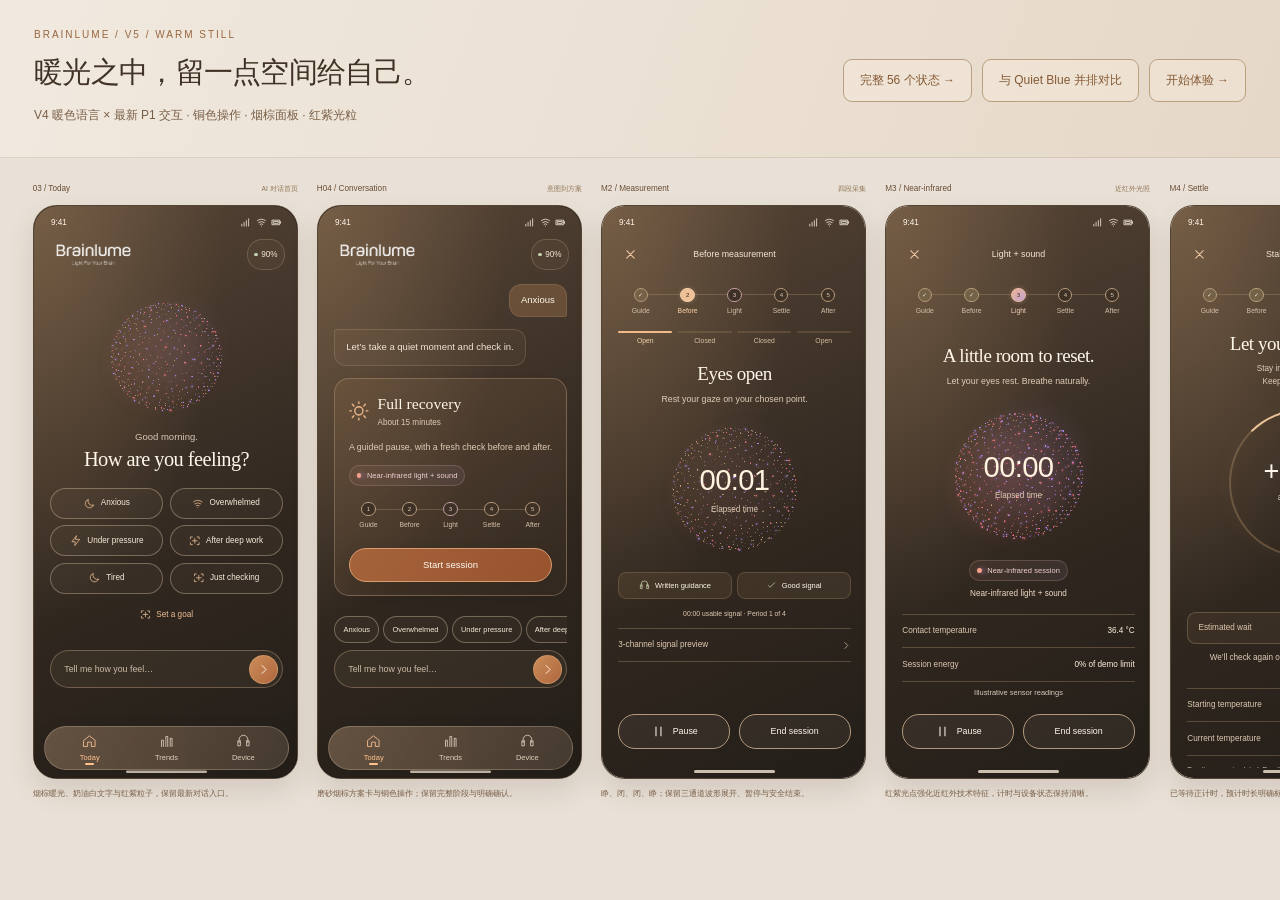
==== board.html @ 8ca9d395 "Publish Brainlume V5 Warm Still design prototype" ====
<!doctype html><html lang="zh-CN"><head><meta charset="utf-8"><meta name="viewport" content="width=device-width,initial-scale=1"><title>Brainlume V5 · Warm Still</title><style>*{box-sizing:border-box}body{margin:0;background:#19243c;color:#edf0fb;font-family:Avenir,'Avenir Next',-apple-system,BlinkMacSystemFont,'Segoe UI',sans-serif}header{padding:42px 48px 30px;display:flex;justify-content:space-between;align-items:center;border-bottom:1px solid #5d739766}h1{font-size:25px;font-weight:550;letter-spacing:-.7px;margin:10px 0}p{font-size:12px;color:#bacbe5;line-height:1.7}small{font-size:10px;letter-spacing:2px;color:#b5b5f5}a{color:#d6def9;text-decoration:none;font-size:12px;border:1px solid #7388b8;border-radius:9px;padding:12px 16px}.board{display:flex;gap:28px;padding:38px 48px 48px;overflow-x:auto;align-items:flex-start}.item{width:390px;flex-shrink:0}.label{display:flex;justify-content:space-between;align-items:center;margin-bottom:17px;font-size:12px;color:#c3d6e1}.label span{font-size:10px;color:#708b9b}.frame{border:1px solid #6d7cb1;border-radius:35px;overflow:hidden;width:390px;height:844px;box-shadow:0 20px 50px #0005}iframe{border:0;width:390px;height:844px;background:#202c50}.item p{max-width:360px}@media(max-width:700px){header{padding:24px;display:block}header a{display:inline-block;margin-top:12px}.board{padding:28px 22px}.item{width:350px}.frame{width:350px;height:758px}iframe{transform:scale(.897);transform-origin:top left}}@media(min-width:1100px) and (max-width:1500px){.board{zoom:.68}header{padding:24px 34px 20px}}@media(min-width:1501px) and (max-width:1800px){.board{zoom:.84}}.links{display:flex;gap:10px;flex-wrap:wrap}@media(max-width:700px){.links{margin-top:12px}.links a{margin-top:0}}@media(prefers-reduced-motion:no-preference){iframe{scroll-behavior:smooth}}@media(min-width:701px) and (max-width:1099px){.board{zoom:.5}header{padding:22px 24px}h1{font-size:22px}}</style><link rel="stylesheet" href="warm-board.css?v=20260920"></head><body><header></header><section class="board"></section><script src="p1-board.js?v=20260920-warm"></script></body></html>
---- warm-board.css ----
body{background:#e9e1d7;color:#403325;font-family:Avenir,'Avenir Next',-apple-system,sans-serif}
header{border-bottom-color:#b8a28755;background:linear-gradient(110deg,#f1e9df,#e5d8c8)}
header h1{font-family:Georgia,'Songti SC',serif;font-weight:400;font-size:29px;line-height:1.4}header p,.foot,.item>p{color:#795f47}header small{color:#976741}
a{color:#855934;border-color:#bba080;background:#fff4e444}a:hover{background:#fff4e4}.label{color:#694c33}.label span,.label h2 span{color:#907355}
.frame{background:#30271f;border-color:#9c816155;box-shadow:0 18px 40px #49301b22}iframe{background:#30271f}.tabs{background:#e9e1d7ee}.tabs button{border-color:#b79a7966;color:#745538;cursor:pointer}.tabs button.active{background:#ac744e;border-color:#ba8055;color:#fff9f1}.tabs button:hover{background:#e2ccb4;color:#563820}
button:focus-visible,a:focus-visible,select:focus-visible{outline:2px solid #a3693e;outline-offset:4px}
@media(max-width:700px){header h1{font-size:25px}}
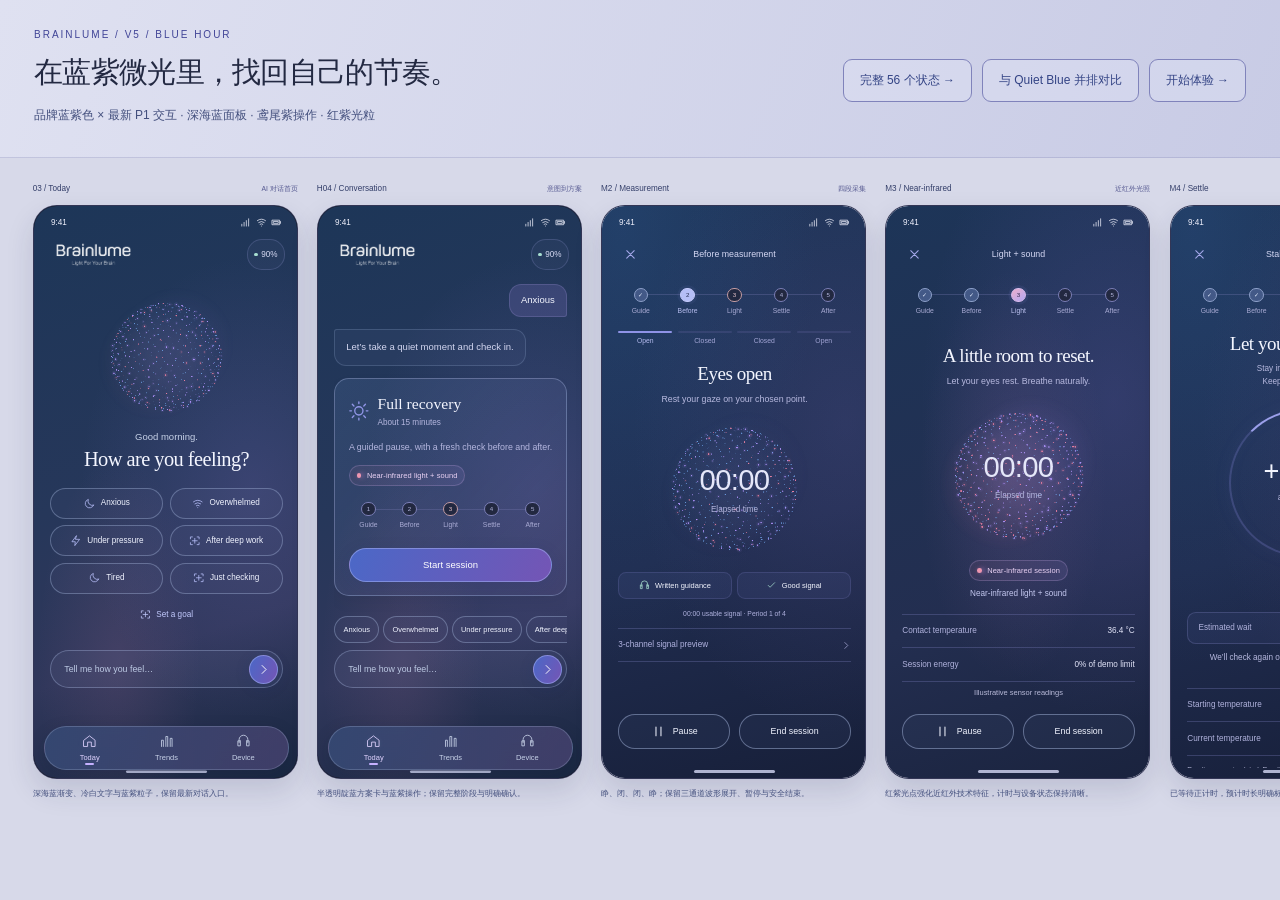
==== commit d62cd7b3: "Update V5 to Blue Hour brand palette" ====
--- a/board.html
+++ b/board.html
@@ -1 +1 @@
-<!doctype html><html lang="zh-CN"><head><meta charset="utf-8"><meta name="viewport" content="width=device-width,initial-scale=1"><title>Brainlume V5 · Warm Still</title><style>*{box-sizing:border-box}body{margin:0;background:#19243c;color:#edf0fb;font-family:Avenir,'Avenir Next',-apple-system,BlinkMacSystemFont,'Segoe UI',sans-serif}header{padding:42px 48px 30px;display:flex;justify-content:space-between;align-items:center;border-bottom:1px solid #5d739766}h1{font-size:25px;font-weight:550;letter-spacing:-.7px;margin:10px 0}p{font-size:12px;color:#bacbe5;line-height:1.7}small{font-size:10px;letter-spacing:2px;color:#b5b5f5}a{color:#d6def9;text-decoration:none;font-size:12px;border:1px solid #7388b8;border-radius:9px;padding:12px 16px}.board{display:flex;gap:28px;padding:38px 48px 48px;overflow-x:auto;align-items:flex-start}.item{width:390px;flex-shrink:0}.label{display:flex;justify-content:space-between;align-items:center;margin-bottom:17px;font-size:12px;color:#c3d6e1}.label span{font-size:10px;color:#708b9b}.frame{border:1px solid #6d7cb1;border-radius:35px;overflow:hidden;width:390px;height:844px;box-shadow:0 20px 50px #0005}iframe{border:0;width:390px;height:844px;background:#202c50}.item p{max-width:360px}@media(max-width:700px){header{padding:24px;display:block}header a{display:inline-block;margin-top:12px}.board{padding:28px 22px}.item{width:350px}.frame{width:350px;height:758px}iframe{transform:scale(.897);transform-origin:top left}}@media(min-width:1100px) and (max-width:1500px){.board{zoom:.68}header{padding:24px 34px 20px}}@media(min-width:1501px) and (max-width:1800px){.board{zoom:.84}}.links{display:flex;gap:10px;flex-wrap:wrap}@media(max-width:700px){.links{margin-top:12px}.links a{margin-top:0}}@media(prefers-reduced-motion:no-preference){iframe{scroll-behavior:smooth}}@media(min-width:701px) and (max-width:1099px){.board{zoom:.5}header{padding:22px 24px}h1{font-size:22px}}</style><link rel="stylesheet" href="warm-board.css?v=20260920"></head><body><header></header><section class="board"></section><script src="p1-board.js?v=20260920-warm"></script></body></html>+<!doctype html><html lang="zh-CN"><head><meta charset="utf-8"><meta name="viewport" content="width=device-width,initial-scale=1"><title>Brainlume V5 · Blue Hour</title><style>*{box-sizing:border-box}body{margin:0;background:#19243c;color:#edf0fb;font-family:Avenir,'Avenir Next',-apple-system,BlinkMacSystemFont,'Segoe UI',sans-serif}header{padding:42px 48px 30px;display:flex;justify-content:space-between;align-items:center;border-bottom:1px solid #5d739766}h1{font-size:25px;font-weight:550;letter-spacing:-.7px;margin:10px 0}p{font-size:12px;color:#bacbe5;line-height:1.7}small{font-size:10px;letter-spacing:2px;color:#b5b5f5}a{color:#d6def9;text-decoration:none;font-size:12px;border:1px solid #7388b8;border-radius:9px;padding:12px 16px}.board{display:flex;gap:28px;padding:38px 48px 48px;overflow-x:auto;align-items:flex-start}.item{width:390px;flex-shrink:0}.label{display:flex;justify-content:space-between;align-items:center;margin-bottom:17px;font-size:12px;color:#c3d6e1}.label span{font-size:10px;color:#708b9b}.frame{border:1px solid #6d7cb1;border-radius:35px;overflow:hidden;width:390px;height:844px;box-shadow:0 20px 50px #0005}iframe{border:0;width:390px;height:844px;background:#202c50}.item p{max-width:360px}@media(max-width:700px){header{padding:24px;display:block}header a{display:inline-block;margin-top:12px}.board{padding:28px 22px}.item{width:350px}.frame{width:350px;height:758px}iframe{transform:scale(.897);transform-origin:top left}}@media(min-width:1100px) and (max-width:1500px){.board{zoom:.68}header{padding:24px 34px 20px}}@media(min-width:1501px) and (max-width:1800px){.board{zoom:.84}}.links{display:flex;gap:10px;flex-wrap:wrap}@media(max-width:700px){.links{margin-top:12px}.links a{margin-top:0}}@media(prefers-reduced-motion:no-preference){iframe{scroll-behavior:smooth}}@media(min-width:701px) and (max-width:1099px){.board{zoom:.5}header{padding:22px 24px}h1{font-size:22px}}</style><link rel="stylesheet" href="warm-board.css?v=20260921-blue"></head><body><header></header><section class="board"></section><script src="p1-board.js?v=20260921-blue"></script></body></html>
--- a/warm-board.css
+++ b/warm-board.css
@@ -1,7 +1,7 @@
-body{background:#e9e1d7;color:#403325;font-family:Avenir,'Avenir Next',-apple-system,sans-serif}
-header{border-bottom-color:#b8a28755;background:linear-gradient(110deg,#f1e9df,#e5d8c8)}
-header h1{font-family:Georgia,'Songti SC',serif;font-weight:400;font-size:29px;line-height:1.4}header p,.foot,.item>p{color:#795f47}header small{color:#976741}
-a{color:#855934;border-color:#bba080;background:#fff4e444}a:hover{background:#fff4e4}.label{color:#694c33}.label span,.label h2 span{color:#907355}
-.frame{background:#30271f;border-color:#9c816155;box-shadow:0 18px 40px #49301b22}iframe{background:#30271f}.tabs{background:#e9e1d7ee}.tabs button{border-color:#b79a7966;color:#745538;cursor:pointer}.tabs button.active{background:#ac744e;border-color:#ba8055;color:#fff9f1}.tabs button:hover{background:#e2ccb4;color:#563820}
-button:focus-visible,a:focus-visible,select:focus-visible{outline:2px solid #a3693e;outline-offset:4px}
+body{background:#d7d9e9;color:#232942;font-family:Avenir,'Avenir Next',-apple-system,sans-serif}
+header{border-bottom-color:#8789b855;background:linear-gradient(110deg,#dfe1f1,#c8cbe5)}
+header h1{font-family:Georgia,'Songti SC',serif;font-weight:400;font-size:29px;line-height:1.4}header p,.foot,.item>p{color:#434f7d}header small{color:#414597}
+a{color:#344485;border-color:#8083bb;background:#e9eafa44}a:hover{background:#e9eafa}.label{color:#333e69}.label span,.label h2 span{color:#555890}
+.frame{background:#1c2033;border-color:#61649c55;box-shadow:0 18px 40px #1b244922}iframe{background:#1c2033}.tabs{background:#d7d9e9ee}.tabs button{border-color:#797cb766;color:#384474;cursor:pointer}.tabs button.active{background:#4e53ac;border-color:#555aba;color:#f3f4fd}.tabs button:hover{background:#b4b6e2;color:#202b56}
+button:focus-visible,a:focus-visible,select:focus-visible{outline:2px solid #3e43a3;outline-offset:4px}
 @media(max-width:700px){header h1{font-size:25px}}
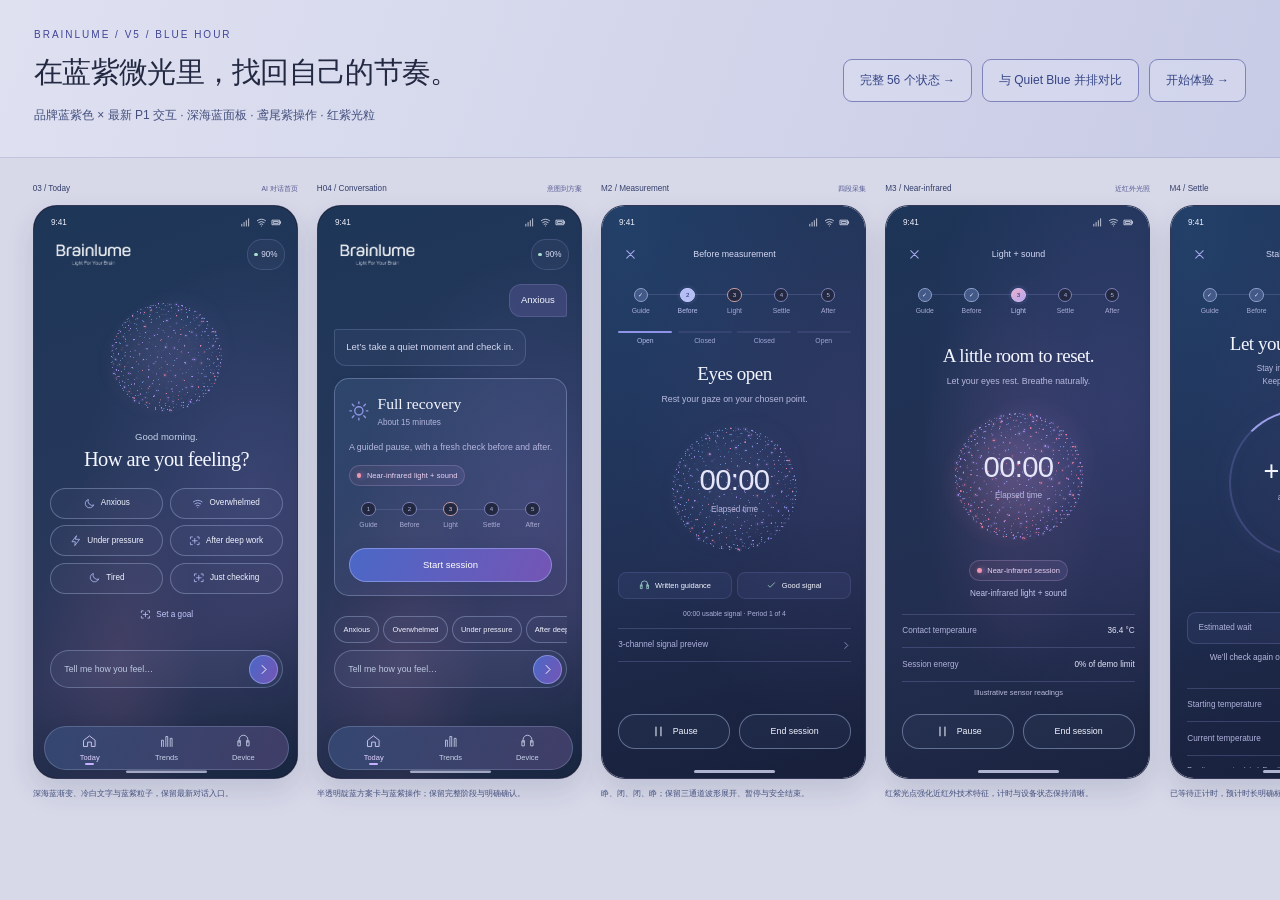
==== commit 1370226d: "Refresh embedded V5 previews after palette update" ====
--- a/board.html
+++ b/board.html
@@ -1 +1 @@
-<!doctype html><html lang="zh-CN"><head><meta charset="utf-8"><meta name="viewport" content="width=device-width,initial-scale=1"><title>Brainlume V5 · Blue Hour</title><style>*{box-sizing:border-box}body{margin:0;background:#19243c;color:#edf0fb;font-family:Avenir,'Avenir Next',-apple-system,BlinkMacSystemFont,'Segoe UI',sans-serif}header{padding:42px 48px 30px;display:flex;justify-content:space-between;align-items:center;border-bottom:1px solid #5d739766}h1{font-size:25px;font-weight:550;letter-spacing:-.7px;margin:10px 0}p{font-size:12px;color:#bacbe5;line-height:1.7}small{font-size:10px;letter-spacing:2px;color:#b5b5f5}a{color:#d6def9;text-decoration:none;font-size:12px;border:1px solid #7388b8;border-radius:9px;padding:12px 16px}.board{display:flex;gap:28px;padding:38px 48px 48px;overflow-x:auto;align-items:flex-start}.item{width:390px;flex-shrink:0}.label{display:flex;justify-content:space-between;align-items:center;margin-bottom:17px;font-size:12px;color:#c3d6e1}.label span{font-size:10px;color:#708b9b}.frame{border:1px solid #6d7cb1;border-radius:35px;overflow:hidden;width:390px;height:844px;box-shadow:0 20px 50px #0005}iframe{border:0;width:390px;height:844px;background:#202c50}.item p{max-width:360px}@media(max-width:700px){header{padding:24px;display:block}header a{display:inline-block;margin-top:12px}.board{padding:28px 22px}.item{width:350px}.frame{width:350px;height:758px}iframe{transform:scale(.897);transform-origin:top left}}@media(min-width:1100px) and (max-width:1500px){.board{zoom:.68}header{padding:24px 34px 20px}}@media(min-width:1501px) and (max-width:1800px){.board{zoom:.84}}.links{display:flex;gap:10px;flex-wrap:wrap}@media(max-width:700px){.links{margin-top:12px}.links a{margin-top:0}}@media(prefers-reduced-motion:no-preference){iframe{scroll-behavior:smooth}}@media(min-width:701px) and (max-width:1099px){.board{zoom:.5}header{padding:22px 24px}h1{font-size:22px}}</style><link rel="stylesheet" href="warm-board.css?v=20260921-blue"></head><body><header></header><section class="board"></section><script src="p1-board.js?v=20260921-blue"></script></body></html>+<!doctype html><html lang="zh-CN"><head><meta charset="utf-8"><meta name="viewport" content="width=device-width,initial-scale=1"><title>Brainlume V5 · Blue Hour</title><style>*{box-sizing:border-box}body{margin:0;background:#19243c;color:#edf0fb;font-family:Avenir,'Avenir Next',-apple-system,BlinkMacSystemFont,'Segoe UI',sans-serif}header{padding:42px 48px 30px;display:flex;justify-content:space-between;align-items:center;border-bottom:1px solid #5d739766}h1{font-size:25px;font-weight:550;letter-spacing:-.7px;margin:10px 0}p{font-size:12px;color:#bacbe5;line-height:1.7}small{font-size:10px;letter-spacing:2px;color:#b5b5f5}a{color:#d6def9;text-decoration:none;font-size:12px;border:1px solid #7388b8;border-radius:9px;padding:12px 16px}.board{display:flex;gap:28px;padding:38px 48px 48px;overflow-x:auto;align-items:flex-start}.item{width:390px;flex-shrink:0}.label{display:flex;justify-content:space-between;align-items:center;margin-bottom:17px;font-size:12px;color:#c3d6e1}.label span{font-size:10px;color:#708b9b}.frame{border:1px solid #6d7cb1;border-radius:35px;overflow:hidden;width:390px;height:844px;box-shadow:0 20px 50px #0005}iframe{border:0;width:390px;height:844px;background:#202c50}.item p{max-width:360px}@media(max-width:700px){header{padding:24px;display:block}header a{display:inline-block;margin-top:12px}.board{padding:28px 22px}.item{width:350px}.frame{width:350px;height:758px}iframe{transform:scale(.897);transform-origin:top left}}@media(min-width:1100px) and (max-width:1500px){.board{zoom:.68}header{padding:24px 34px 20px}}@media(min-width:1501px) and (max-width:1800px){.board{zoom:.84}}.links{display:flex;gap:10px;flex-wrap:wrap}@media(max-width:700px){.links{margin-top:12px}.links a{margin-top:0}}@media(prefers-reduced-motion:no-preference){iframe{scroll-behavior:smooth}}@media(min-width:701px) and (max-width:1099px){.board{zoom:.5}header{padding:22px 24px}h1{font-size:22px}}</style><link rel="stylesheet" href="warm-board.css?v=20260921-blue"></head><body><header></header><section class="board"></section><script src="p1-board.js?v=20260921-blue2"></script></body></html>
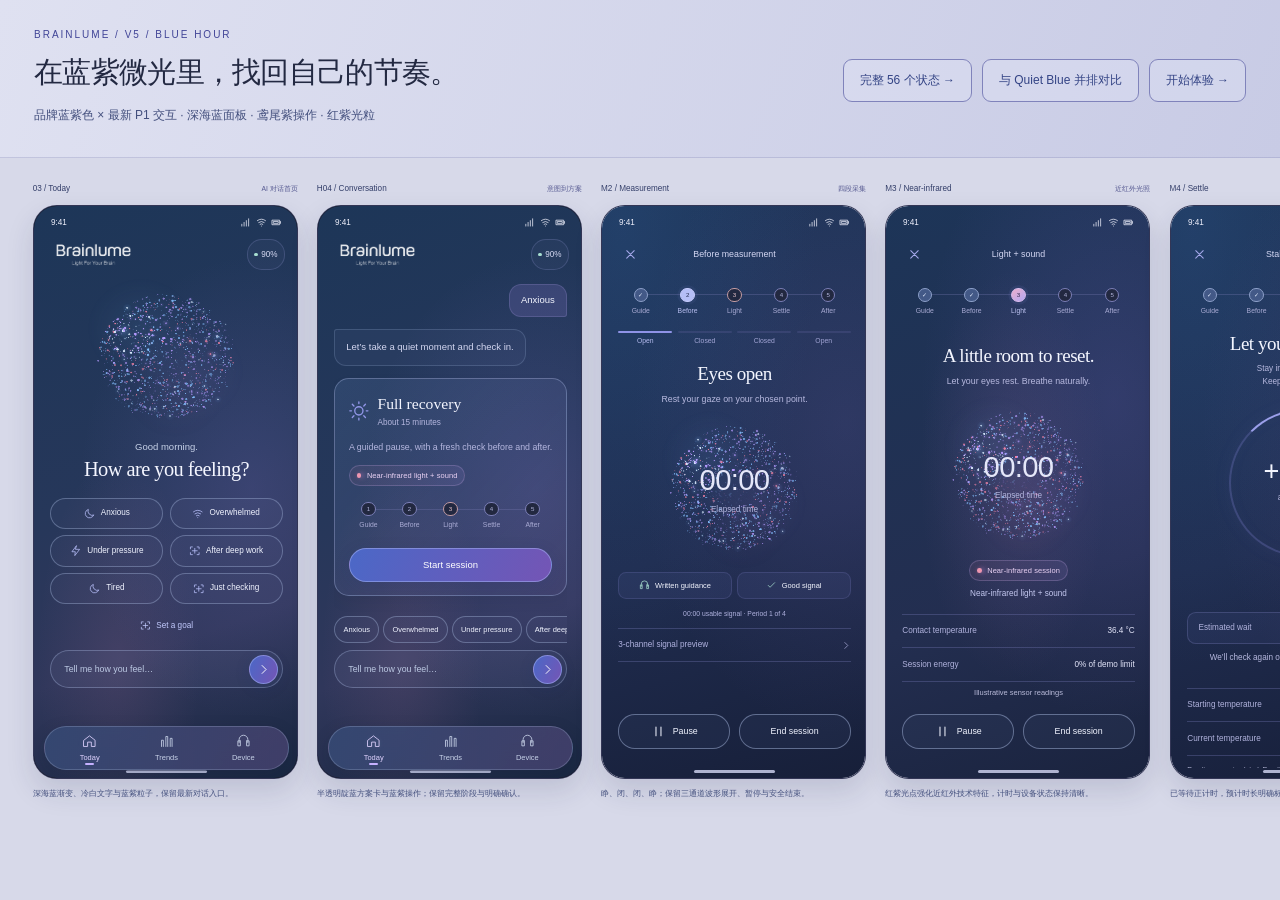
==== commit 31cc66fd: "Unify dark trends and refine volumetric photon sphere" ====
--- a/board.html
+++ b/board.html
@@ -1 +1 @@
-<!doctype html><html lang="zh-CN"><head><meta charset="utf-8"><meta name="viewport" content="width=device-width,initial-scale=1"><title>Brainlume V5 · Blue Hour</title><style>*{box-sizing:border-box}body{margin:0;background:#19243c;color:#edf0fb;font-family:Avenir,'Avenir Next',-apple-system,BlinkMacSystemFont,'Segoe UI',sans-serif}header{padding:42px 48px 30px;display:flex;justify-content:space-between;align-items:center;border-bottom:1px solid #5d739766}h1{font-size:25px;font-weight:550;letter-spacing:-.7px;margin:10px 0}p{font-size:12px;color:#bacbe5;line-height:1.7}small{font-size:10px;letter-spacing:2px;color:#b5b5f5}a{color:#d6def9;text-decoration:none;font-size:12px;border:1px solid #7388b8;border-radius:9px;padding:12px 16px}.board{display:flex;gap:28px;padding:38px 48px 48px;overflow-x:auto;align-items:flex-start}.item{width:390px;flex-shrink:0}.label{display:flex;justify-content:space-between;align-items:center;margin-bottom:17px;font-size:12px;color:#c3d6e1}.label span{font-size:10px;color:#708b9b}.frame{border:1px solid #6d7cb1;border-radius:35px;overflow:hidden;width:390px;height:844px;box-shadow:0 20px 50px #0005}iframe{border:0;width:390px;height:844px;background:#202c50}.item p{max-width:360px}@media(max-width:700px){header{padding:24px;display:block}header a{display:inline-block;margin-top:12px}.board{padding:28px 22px}.item{width:350px}.frame{width:350px;height:758px}iframe{transform:scale(.897);transform-origin:top left}}@media(min-width:1100px) and (max-width:1500px){.board{zoom:.68}header{padding:24px 34px 20px}}@media(min-width:1501px) and (max-width:1800px){.board{zoom:.84}}.links{display:flex;gap:10px;flex-wrap:wrap}@media(max-width:700px){.links{margin-top:12px}.links a{margin-top:0}}@media(prefers-reduced-motion:no-preference){iframe{scroll-behavior:smooth}}@media(min-width:701px) and (max-width:1099px){.board{zoom:.5}header{padding:22px 24px}h1{font-size:22px}}</style><link rel="stylesheet" href="warm-board.css?v=20260921-blue"></head><body><header></header><section class="board"></section><script src="p1-board.js?v=20260921-blue2"></script></body></html>+<!doctype html><html lang="zh-CN"><head><meta charset="utf-8"><meta name="viewport" content="width=device-width,initial-scale=1"><title>Brainlume V5 · Blue Hour</title><style>*{box-sizing:border-box}body{margin:0;background:#19243c;color:#edf0fb;font-family:Avenir,'Avenir Next',-apple-system,BlinkMacSystemFont,'Segoe UI',sans-serif}header{padding:42px 48px 30px;display:flex;justify-content:space-between;align-items:center;border-bottom:1px solid #5d739766}h1{font-size:25px;font-weight:550;letter-spacing:-.7px;margin:10px 0}p{font-size:12px;color:#bacbe5;line-height:1.7}small{font-size:10px;letter-spacing:2px;color:#b5b5f5}a{color:#d6def9;text-decoration:none;font-size:12px;border:1px solid #7388b8;border-radius:9px;padding:12px 16px}.board{display:flex;gap:28px;padding:38px 48px 48px;overflow-x:auto;align-items:flex-start}.item{width:390px;flex-shrink:0}.label{display:flex;justify-content:space-between;align-items:center;margin-bottom:17px;font-size:12px;color:#c3d6e1}.label span{font-size:10px;color:#708b9b}.frame{border:1px solid #6d7cb1;border-radius:35px;overflow:hidden;width:390px;height:844px;box-shadow:0 20px 50px #0005}iframe{border:0;width:390px;height:844px;background:#202c50}.item p{max-width:360px}@media(max-width:700px){header{padding:24px;display:block}header a{display:inline-block;margin-top:12px}.board{padding:28px 22px}.item{width:350px}.frame{width:350px;height:758px}iframe{transform:scale(.897);transform-origin:top left}}@media(min-width:1100px) and (max-width:1500px){.board{zoom:.68}header{padding:24px 34px 20px}}@media(min-width:1501px) and (max-width:1800px){.board{zoom:.84}}.links{display:flex;gap:10px;flex-wrap:wrap}@media(max-width:700px){.links{margin-top:12px}.links a{margin-top:0}}@media(prefers-reduced-motion:no-preference){iframe{scroll-behavior:smooth}}@media(min-width:701px) and (max-width:1099px){.board{zoom:.5}header{padding:22px 24px}h1{font-size:22px}}</style><link rel="stylesheet" href="warm-board.css?v=20260921-photons"></head><body><header></header><section class="board"></section><script src="p1-board.js?v=20260921-photons"></script></body></html>
